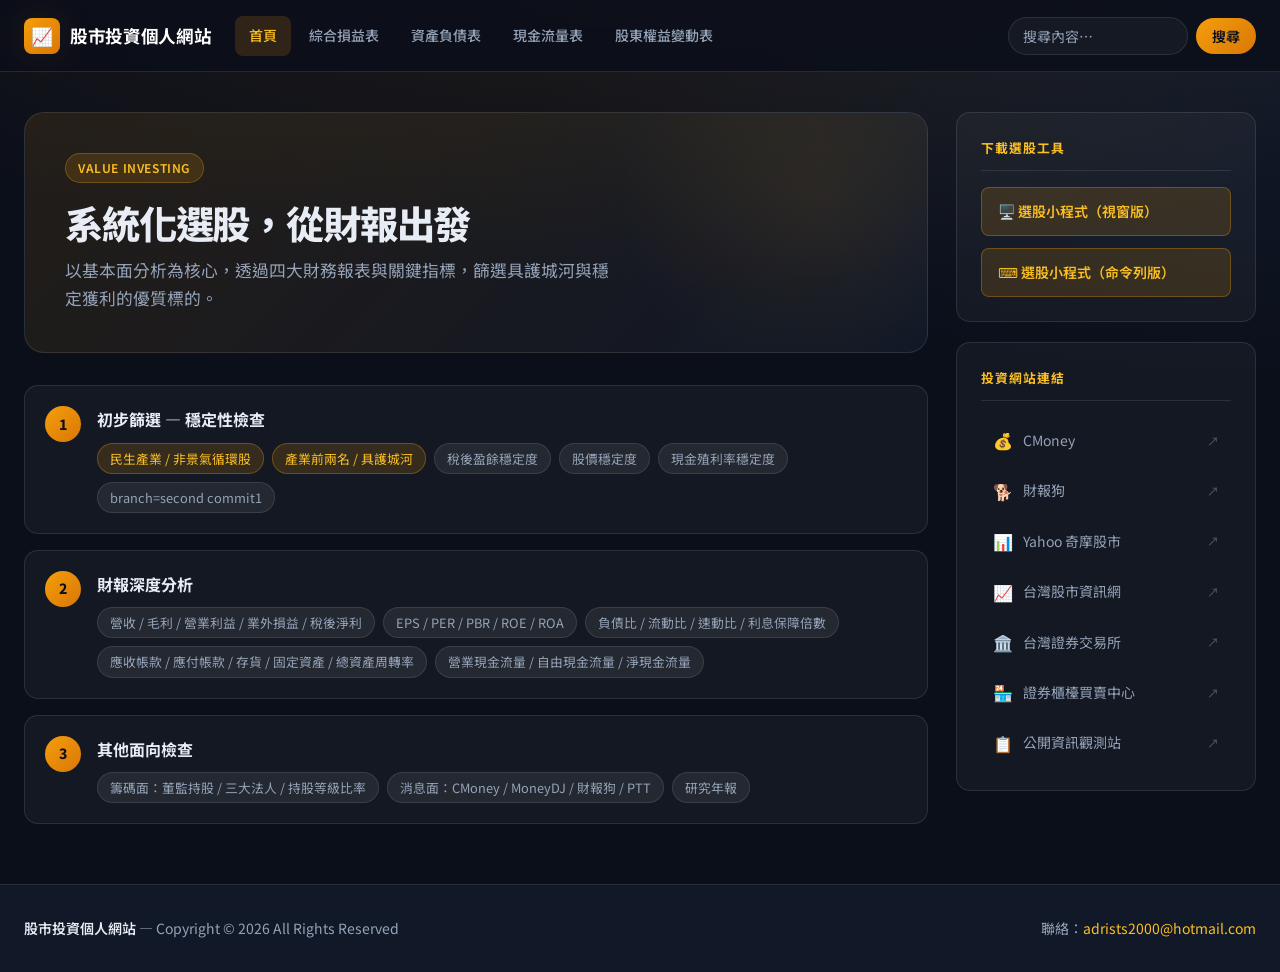
==== index.html @ 85818b23 "second-c1" ====
﻿<!DOCTYPE html>
<html lang="zh-TW">
<head>
    <meta charset="UTF-8">
    <meta name="viewport" content="width=device-width, initial-scale=1.0">
    <meta name="description" content="股市投資個人網站 — 價值投資選股方法與財報分析指南">
    <title>股市投資個人網站</title>
    <link rel="preconnect" href="https://fonts.googleapis.com">
    <link rel="preconnect" href="https://fonts.gstatic.com" crossorigin>
    <link href="https://fonts.googleapis.com/css2?family=Inter:wght@400;500;600;700;800&family=Noto+Sans+TC:wght@400;500;700;900&display=swap" rel="stylesheet">
    <link rel="stylesheet" href="css/styles.css">
</head>
<body>
<div class="page-wrapper">

    <header class="site-header">
        <div class="container header-inner">
            <a href="index.html" class="site-logo">
                <span class="logo-icon">📈</span>
                股市投資個人網站
            </a>
            <nav class="site-nav" aria-label="主要導覽">
                <a href="index.html" class="nav-link">首頁</a>
                <a href="Page1.html" class="nav-link">綜合損益表</a>
                <a href="Page2.html" class="nav-link">資產負債表</a>
                <a href="Page3.html" class="nav-link">現金流量表</a>
                <a href="Page4.html" class="nav-link">股東權益變動表</a>
            </nav>
            <div class="header-search">
                <input type="search" class="search-input" placeholder="搜尋內容…" aria-label="搜尋">
                <button type="button" class="search-btn">搜尋</button>
            </div>
            <button class="menu-toggle" aria-label="開啟選單" aria-expanded="false">
                <span></span><span></span><span></span>
            </button>
        </div>
    </header>

    <main class="main-content">
        <div class="container">
            <div class="content-grid">

                <div class="primary">
                    <section class="hero">
                        <span class="hero-badge">Value Investing</span>
                        <h1>系統化選股，從財報出發</h1>
                        <p>以基本面分析為核心，透過四大財務報表與關鍵指標，篩選具護城河與穩定獲利的優質標的。</p>
                    </section>

                    <div class="steps">
                        <div class="step">
                            <div class="step-num">1</div>
                            <div class="step-body">
                                <h3>初步篩選 — 穩定性檢查</h3>
                                <div class="step-tags">
                                    <span class="tag highlight">民生產業 / 非景氣循環股</span>
                                    <span class="tag highlight">產業前兩名 / 具護城河</span>
                                    <span class="tag">稅後盈餘穩定度</span>
                                    <span class="tag">股價穩定度</span>
                                    <span class="tag">現金殖利率穩定度</span>
									<span class="tag">branch=second commit1</span>
                                </div>
                            </div>
                        </div>

                        <div class="step">
                            <div class="step-num">2</div>
                            <div class="step-body">
                                <h3>財報深度分析</h3>
                                <div class="step-tags">
                                    <span class="tag">營收 / 毛利 / 營業利益 / 業外損益 / 稅後淨利</span>
                                    <span class="tag">EPS / PER / PBR / ROE / ROA</span>
                                    <span class="tag">負債比 / 流動比 / 速動比 / 利息保障倍數</span>
                                    <span class="tag">應收帳款 / 應付帳款 / 存貨 / 固定資產 / 總資產周轉率</span>
                                    <span class="tag">營業現金流量 / 自由現金流量 / 淨現金流量</span>
                                </div>
                            </div>
                        </div>

                        <div class="step">
                            <div class="step-num">3</div>
                            <div class="step-body">
                                <h3>其他面向檢查</h3>
                                <div class="step-tags">
                                    <span class="tag">籌碼面：董監持股 / 三大法人 / 持股等級比率</span>
                                    <span class="tag">消息面：CMoney / MoneyDJ / 財報狗 / PTT</span>
                                    <span class="tag">研究年報</span>
                                </div>
                            </div>
                        </div>
                    </div>

                    <p class="search-no-result">找不到符合的內容，請嘗試其他關鍵字。</p>
                </div>

                <aside class="sidebar">
                    <div class="sidebar-card">
                        <h3>下載選股工具</h3>
                        <div class="sidebar-links">
                            <a href="https://drive.google.com/drive/folders/1Tih3q3JQbg7qU3J81afbeUZCVqMLb9zO?usp=sharing" target="_blank" rel="noopener" class="download-btn">
                                🖥️ 選股小程式（視窗版）
                            </a>
                            <a href="https://drive.google.com/drive/folders/1Tih3q3JQbg7qU3J81afbeUZCVqMLb9zO?usp=sharing" target="_blank" rel="noopener" class="download-btn" style="margin-top:8px">
                                ⌨️ 選股小程式（命令列版）
                            </a>
                        </div>
                    </div>
                    <div class="sidebar-card">
                        <h3>投資網站連結</h3>
                        <div class="sidebar-links">
                            <a href="https://www.cmoney.tw/finance/" target="_blank" rel="noopener" class="sidebar-link external"><span class="link-icon">💰</span> CMoney</a>
                            <a href="https://statementdog.com" target="_blank" rel="noopener" class="sidebar-link external"><span class="link-icon">🐕</span> 財報狗</a>
                            <a href="https://tw.stock.yahoo.com/" target="_blank" rel="noopener" class="sidebar-link external"><span class="link-icon">📊</span> Yahoo 奇摩股市</a>
                            <a href="https://goodinfo.tw/StockInfo/index.asp" target="_blank" rel="noopener" class="sidebar-link external"><span class="link-icon">📈</span> 台灣股市資訊網</a>
                            <a href="https://www.twse.com.tw/zh/" target="_blank" rel="noopener" class="sidebar-link external"><span class="link-icon">🏛️</span> 台灣證券交易所</a>
                            <a href="https://www.tpex.org.tw/web/index.php?l=zh-tw" target="_blank" rel="noopener" class="sidebar-link external"><span class="link-icon">🏪</span> 證券櫃檯買賣中心</a>
                            <a href="https://mops.twse.com.tw/mops/web/index" target="_blank" rel="noopener" class="sidebar-link external"><span class="link-icon">📋</span> 公開資訊觀測站</a>
                        </div>
                    </div>
                </aside>

            </div>
        </div>
    </main>

    <footer class="site-footer">
        <div class="container footer-inner">
            <p class="footer-brand"><strong>股市投資個人網站</strong> — Copyright © 2026 All Rights Reserved</p>
            <p class="footer-contact">聯絡：<a href="mailto:adrists2000@hotmail.com">adrists2000@hotmail.com</a></p>
        </div>
    </footer>

</div>
<script src="js/main.js"></script>
</body>
</html>
---- css/styles.css ----
/* ===== Design tokens ===== */
:root {
  --color-bg:        #0b0f1a;
  --color-bg-2:      #111827;
  --color-surface:   rgba(255, 255, 255, 0.04);
  --color-surface-2: rgba(255, 255, 255, 0.07);
  --color-border:    rgba(255, 255, 255, 0.1);
  --color-text:      #e8edf5;
  --color-muted:     #94a3b8;
  --color-accent:    #f59e0b;
  --color-accent-2:  #fbbf24;
  --color-accent-dim: rgba(245, 158, 11, 0.15);
  --color-blue:      #60a5fa;
  --color-green:     #34d399;
  --color-purple:    #a78bfa;
  --font-sans:       "Noto Sans TC", "Inter", system-ui, -apple-system, sans-serif;
  --radius-sm:       8px;
  --radius-md:       14px;
  --radius-lg:       20px;
  --shadow-sm:       0 2px 8px rgba(0, 0, 0, 0.25);
  --shadow-md:       0 8px 32px rgba(0, 0, 0, 0.35);
  --shadow-glow:     0 0 40px rgba(245, 158, 11, 0.12);
  --header-h:        72px;
  --transition:      0.22s ease;
  --max-width:       1280px;
}

/* ===== Reset & base ===== */
*, *::before, *::after {
  box-sizing: border-box;
  margin: 0;
  padding: 0;
}

html {
  scroll-behavior: smooth;
}

body {
  font-family: var(--font-sans);
  font-size: 16px;
  line-height: 1.65;
  color: var(--color-text);
  background: var(--color-bg);
  background-image:
    radial-gradient(ellipse 80% 50% at 50% -20%, rgba(245, 158, 11, 0.12), transparent),
    radial-gradient(ellipse 60% 40% at 100% 0%, rgba(96, 165, 250, 0.08), transparent);
  min-height: 100vh;
}

a {
  color: var(--color-accent-2);
  text-decoration: none;
  transition: color var(--transition);
}

a:hover {
  color: #fff;
}

img {
  max-width: 100%;
  display: block;
}

ul {
  list-style: none;
}

/* ===== Layout shell ===== */
.page-wrapper {
  display: flex;
  flex-direction: column;
  min-height: 100vh;
}

.container {
  width: 100%;
  max-width: var(--max-width);
  margin: 0 auto;
  padding: 0 24px;
}

/* ===== Header ===== */
.site-header {
  position: sticky;
  top: 0;
  z-index: 100;
  height: var(--header-h);
  background: rgba(11, 15, 26, 0.85);
  backdrop-filter: blur(16px);
  -webkit-backdrop-filter: blur(16px);
  border-bottom: 1px solid var(--color-border);
}

.header-inner {
  display: flex;
  align-items: center;
  gap: 24px;
  height: var(--header-h);
}

.site-logo {
  display: flex;
  align-items: center;
  gap: 10px;
  flex-shrink: 0;
  color: #fff;
  font-weight: 700;
  font-size: 1.1rem;
  letter-spacing: -0.02em;
}

.site-logo:hover {
  color: var(--color-accent-2);
}

.logo-icon {
  width: 36px;
  height: 36px;
  background: linear-gradient(135deg, var(--color-accent), #d97706);
  border-radius: var(--radius-sm);
  display: flex;
  align-items: center;
  justify-content: center;
  font-size: 1.1rem;
  box-shadow: var(--shadow-glow);
}

.site-nav {
  display: flex;
  align-items: center;
  gap: 4px;
  flex: 1;
}

.nav-link {
  padding: 8px 14px;
  border-radius: var(--radius-sm);
  color: var(--color-muted);
  font-size: 0.875rem;
  font-weight: 500;
  white-space: nowrap;
  transition: background var(--transition), color var(--transition);
}

.nav-link:hover,
.nav-link.active {
  color: #fff;
  background: var(--color-surface-2);
}

.nav-link.active {
  color: var(--color-accent-2);
  background: var(--color-accent-dim);
}

.header-search {
  display: flex;
  align-items: center;
  gap: 8px;
  flex-shrink: 0;
}

.search-input {
  width: 180px;
  padding: 8px 14px;
  background: var(--color-surface);
  border: 1px solid var(--color-border);
  border-radius: 999px;
  color: var(--color-text);
  font-size: 0.875rem;
  font-family: inherit;
  outline: none;
  transition: border-color var(--transition), width var(--transition);
}

.search-input:focus {
  border-color: var(--color-accent);
  width: 220px;
}

.search-input::placeholder {
  color: var(--color-muted);
}

.search-btn {
  padding: 8px 16px;
  background: linear-gradient(135deg, var(--color-accent), #d97706);
  border: none;
  border-radius: 999px;
  color: #0b0f1a;
  font-size: 0.875rem;
  font-weight: 600;
  font-family: inherit;
  cursor: pointer;
  transition: opacity var(--transition), transform var(--transition);
}

.search-btn:hover {
  opacity: 0.9;
  transform: translateY(-1px);
}

.menu-toggle {
  display: none;
  flex-direction: column;
  gap: 5px;
  background: none;
  border: none;
  cursor: pointer;
  padding: 8px;
}

.menu-toggle span {
  display: block;
  width: 22px;
  height: 2px;
  background: var(--color-text);
  border-radius: 2px;
  transition: transform var(--transition), opacity var(--transition);
}

/* ===== Main content area ===== */
.main-content {
  flex: 1;
  padding: 40px 0 60px;
}

.content-grid {
  display: grid;
  grid-template-columns: 1fr 300px;
  gap: 28px;
  align-items: start;
}

/* ===== Hero (homepage) ===== */
.hero {
  margin-bottom: 32px;
  padding: 40px;
  background: linear-gradient(135deg, rgba(245, 158, 11, 0.1), rgba(96, 165, 250, 0.06));
  border: 1px solid var(--color-border);
  border-radius: var(--radius-lg);
  position: relative;
  overflow: hidden;
}

.hero::before {
  content: "";
  position: absolute;
  top: -50%;
  right: -10%;
  width: 400px;
  height: 400px;
  background: radial-gradient(circle, rgba(245, 158, 11, 0.08), transparent 70%);
  pointer-events: none;
}

.hero-badge {
  display: inline-flex;
  align-items: center;
  gap: 6px;
  padding: 4px 12px;
  background: var(--color-accent-dim);
  border: 1px solid rgba(245, 158, 11, 0.3);
  border-radius: 999px;
  font-size: 0.75rem;
  font-weight: 600;
  color: var(--color-accent-2);
  letter-spacing: 0.05em;
  text-transform: uppercase;
  margin-bottom: 16px;
}

.hero h1 {
  font-size: clamp(1.6rem, 4vw, 2.4rem);
  font-weight: 800;
  letter-spacing: -0.03em;
  line-height: 1.2;
  margin-bottom: 12px;
}

.hero p {
  color: var(--color-muted);
  font-size: 1.05rem;
  max-width: 560px;
}

/* ===== Page header ===== */
.page-header {
  margin-bottom: 28px;
}

.page-header h1 {
  font-size: clamp(1.4rem, 3vw, 2rem);
  font-weight: 700;
  letter-spacing: -0.02em;
  margin-bottom: 8px;
}

.page-header p {
  color: var(--color-muted);
  font-size: 0.95rem;
}

.breadcrumb {
  display: flex;
  align-items: center;
  gap: 8px;
  font-size: 0.8rem;
  color: var(--color-muted);
  margin-bottom: 12px;
}

.breadcrumb a {
  color: var(--color-muted);
}

.breadcrumb a:hover {
  color: var(--color-accent-2);
}

.breadcrumb-sep {
  opacity: 0.4;
}

/* ===== Cards ===== */
.card {
  background: var(--color-surface);
  border: 1px solid var(--color-border);
  border-radius: var(--radius-md);
  padding: 28px;
  margin-bottom: 20px;
  transition: border-color var(--transition), box-shadow var(--transition);
}

.card:hover {
  border-color: rgba(245, 158, 11, 0.25);
  box-shadow: var(--shadow-md);
}

.card-header {
  display: flex;
  align-items: center;
  gap: 12px;
  margin-bottom: 20px;
}

.card-icon {
  width: 40px;
  height: 40px;
  border-radius: var(--radius-sm);
  display: flex;
  align-items: center;
  justify-content: center;
  font-size: 1.1rem;
  flex-shrink: 0;
}

.card-icon.gold   { background: rgba(245, 158, 11, 0.15); }
.card-icon.blue   { background: rgba(96, 165, 250, 0.15); }
.card-icon.green  { background: rgba(52, 211, 153, 0.15); }
.card-icon.purple { background: rgba(167, 139, 250, 0.15); }

.card h2 {
  font-size: 1.1rem;
  font-weight: 700;
  letter-spacing: -0.01em;
}

.card h3 {
  font-size: 0.8rem;
  font-weight: 600;
  color: var(--color-muted);
  text-transform: uppercase;
  letter-spacing: 0.06em;
  margin-bottom: 16px;
}

/* ===== Step list (homepage) ===== */
.steps {
  display: flex;
  flex-direction: column;
  gap: 16px;
}

.step {
  display: flex;
  gap: 16px;
  padding: 20px;
  background: var(--color-surface);
  border: 1px solid var(--color-border);
  border-radius: var(--radius-md);
  transition: border-color var(--transition);
}

.step:hover {
  border-color: rgba(245, 158, 11, 0.2);
}

.step-num {
  width: 36px;
  height: 36px;
  flex-shrink: 0;
  background: linear-gradient(135deg, var(--color-accent), #d97706);
  border-radius: 50%;
  display: flex;
  align-items: center;
  justify-content: center;
  font-size: 0.875rem;
  font-weight: 800;
  color: #0b0f1a;
}

.step-body h3 {
  font-size: 1rem;
  font-weight: 700;
  margin-bottom: 10px;
  color: var(--color-text);
  text-transform: none;
  letter-spacing: 0;
}

.step-tags {
  display: flex;
  flex-wrap: wrap;
  gap: 8px;
}

.tag {
  padding: 4px 12px;
  background: var(--color-surface-2);
  border: 1px solid var(--color-border);
  border-radius: 999px;
  font-size: 0.8rem;
  color: var(--color-muted);
}

.tag.highlight {
  background: var(--color-accent-dim);
  border-color: rgba(245, 158, 11, 0.3);
  color: var(--color-accent-2);
}

/* ===== Item list (financial pages) ===== */
.item-grid {
  display: grid;
  grid-template-columns: repeat(auto-fill, minmax(200px, 1fr));
  gap: 10px;
}

.item {
  display: flex;
  align-items: center;
  gap: 10px;
  padding: 12px 14px;
  background: var(--color-surface-2);
  border-radius: var(--radius-sm);
  font-size: 0.9rem;
  transition: background var(--transition);
}

.item:hover {
  background: rgba(255, 255, 255, 0.1);
}

.item-dot {
  width: 6px;
  height: 6px;
  border-radius: 50%;
  background: var(--color-accent);
  flex-shrink: 0;
}

.item-dot.blue   { background: var(--color-blue); }
.item-dot.green  { background: var(--color-green); }
.item-dot.purple { background: var(--color-purple); }

.two-col-cards {
  display: grid;
  grid-template-columns: 1fr 1fr;
  gap: 20px;
}

/* ===== Sidebar ===== */
.sidebar {
  display: flex;
  flex-direction: column;
  gap: 20px;
  position: sticky;
  top: calc(var(--header-h) + 24px);
}

.sidebar-card {
  background: var(--color-surface);
  border: 1px solid var(--color-border);
  border-radius: var(--radius-md);
  padding: 24px;
}

.sidebar-card h3 {
  font-size: 0.8rem;
  font-weight: 700;
  text-transform: uppercase;
  letter-spacing: 0.08em;
  color: var(--color-accent-2);
  margin-bottom: 16px;
  padding-bottom: 12px;
  border-bottom: 1px solid var(--color-border);
}

.sidebar-links {
  display: flex;
  flex-direction: column;
  gap: 4px;
}

.sidebar-link {
  display: flex;
  align-items: center;
  gap: 10px;
  padding: 10px 12px;
  border-radius: var(--radius-sm);
  color: var(--color-muted);
  font-size: 0.875rem;
  transition: background var(--transition), color var(--transition);
}

.sidebar-link:hover {
  background: var(--color-surface-2);
  color: #fff;
}

.sidebar-link .link-icon {
  font-size: 1rem;
  flex-shrink: 0;
}

.sidebar-link.external::after {
  content: "↗";
  margin-left: auto;
  font-size: 0.75rem;
  opacity: 0.5;
}

.download-btn {
  display: flex;
  align-items: center;
  gap: 10px;
  padding: 12px 16px;
  background: var(--color-accent-dim);
  border: 1px solid rgba(245, 158, 11, 0.3);
  border-radius: var(--radius-sm);
  color: var(--color-accent-2);
  font-size: 0.875rem;
  font-weight: 600;
  transition: background var(--transition);
}

.download-btn:hover {
  background: rgba(245, 158, 11, 0.25);
  color: #fff;
}

/* ===== Footer ===== */
.site-footer {
  background: var(--color-bg-2);
  border-top: 1px solid var(--color-border);
  padding: 32px 0;
  margin-top: auto;
}

.footer-inner {
  display: flex;
  align-items: center;
  justify-content: space-between;
  gap: 16px;
  flex-wrap: wrap;
}

.footer-brand {
  font-size: 0.875rem;
  color: var(--color-muted);
}

.footer-brand strong {
  color: var(--color-text);
  font-weight: 600;
}

.footer-contact {
  font-size: 0.875rem;
  color: var(--color-muted);
}

.footer-contact a {
  color: var(--color-accent-2);
}

/* ===== Search highlight ===== */
.search-highlight {
  background: rgba(245, 158, 11, 0.35);
  border-radius: 2px;
  padding: 0 2px;
}

.search-no-result {
  display: none;
  padding: 20px;
  text-align: center;
  color: var(--color-muted);
  font-size: 0.9rem;
  border: 1px dashed var(--color-border);
  border-radius: var(--radius-md);
  margin-top: 16px;
}

.search-no-result.visible {
  display: block;
}

/* ===== Responsive ===== */
@media (max-width: 1024px) {
  .content-grid {
    grid-template-columns: 1fr;
  }

  .sidebar {
    position: static;
  }

  .two-col-cards {
    grid-template-columns: 1fr;
  }
}

@media (max-width: 768px) {
  .menu-toggle {
    display: flex;
    margin-left: auto;
  }

  .site-nav {
    display: none;
    position: absolute;
    top: var(--header-h);
    left: 0;
    right: 0;
    flex-direction: column;
    align-items: stretch;
    background: rgba(11, 15, 26, 0.97);
    backdrop-filter: blur(16px);
    border-bottom: 1px solid var(--color-border);
    padding: 12px 16px 16px;
    gap: 4px;
  }

  .site-nav.open {
    display: flex;
  }

  .nav-link {
    padding: 12px 16px;
  }

  .header-search {
    display: none;
  }

  .header-search.mobile-visible {
    display: flex;
    position: absolute;
    top: var(--header-h);
    left: 0;
    right: 0;
    padding: 12px 16px;
    background: rgba(11, 15, 26, 0.97);
    border-bottom: 1px solid var(--color-border);
  }

  .header-search.mobile-visible .search-input {
    flex: 1;
    width: auto;
  }

  .hero {
    padding: 28px 24px;
  }

  .card {
    padding: 20px;
  }

  .footer-inner {
    flex-direction: column;
    text-align: center;
  }
}

@media (max-width: 480px) {
  .container {
    padding: 0 16px;
  }

  .item-grid {
    grid-template-columns: 1fr;
  }
}
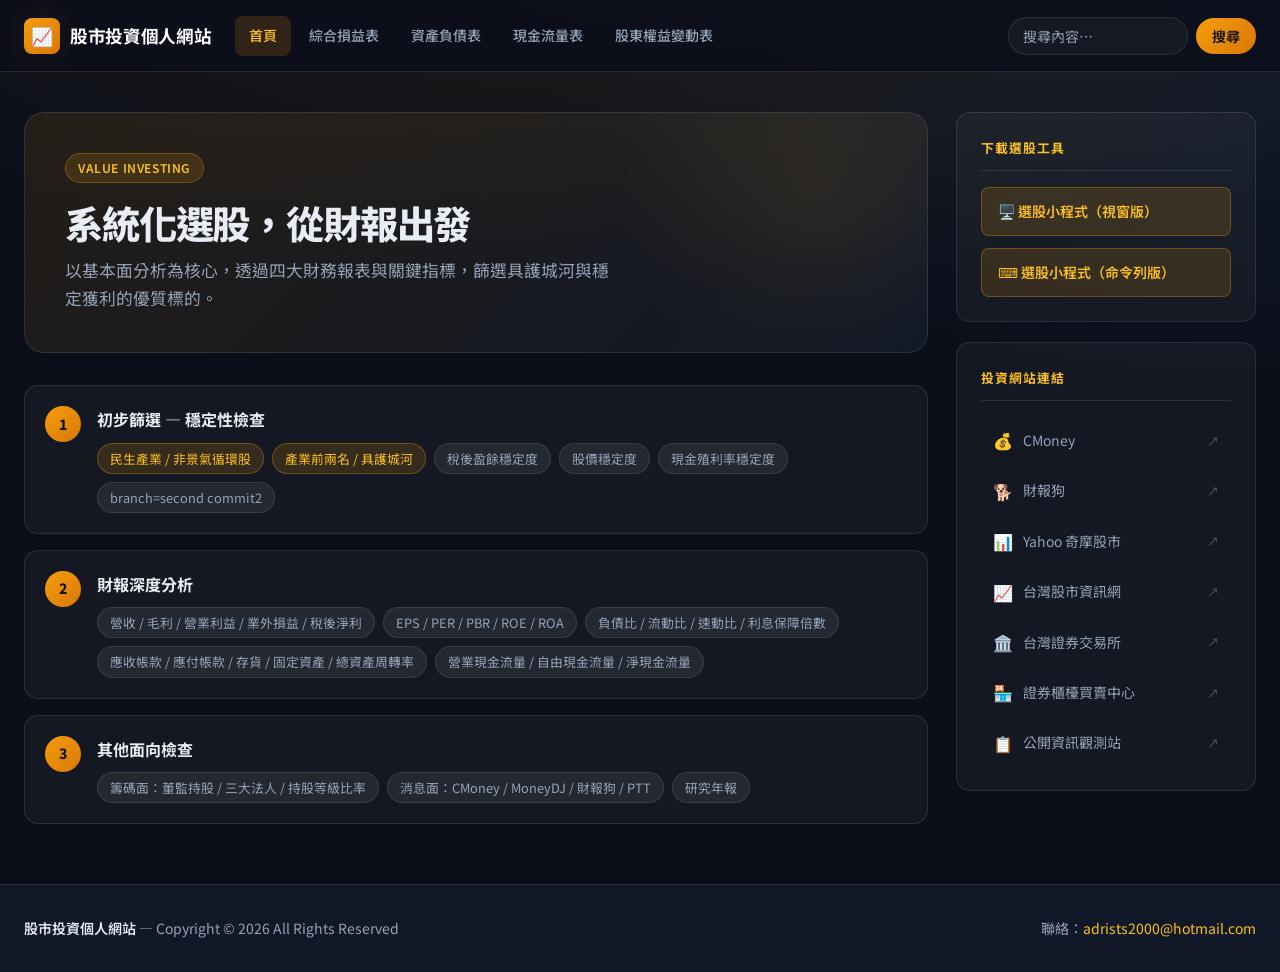
==== commit 3bf783fa: "second-c2" ====
--- a/index.html
+++ b/index.html
@@ -58,7 +58,7 @@
                                     <span class="tag">稅後盈餘穩定度</span>
                                     <span class="tag">股價穩定度</span>
                                     <span class="tag">現金殖利率穩定度</span>
-									<span class="tag">branch=second commit1</span>
+									<span class="tag">branch=second commit2</span>
                                 </div>
                             </div>
                         </div>
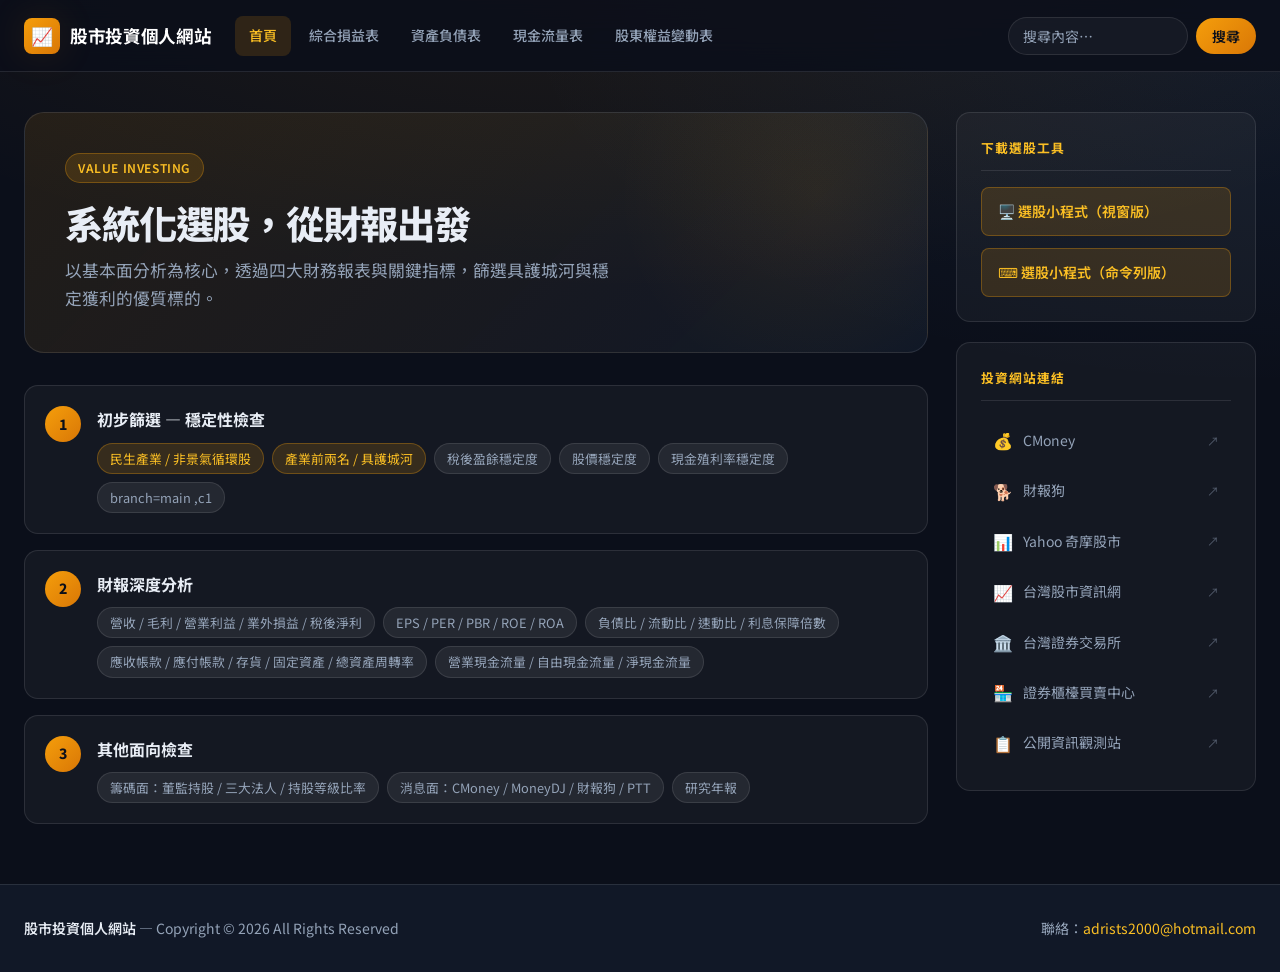
==== commit 2883c290: "main-c1" ====
--- a/index.html
+++ b/index.html
@@ -58,7 +58,7 @@
                                     <span class="tag">稅後盈餘穩定度</span>
                                     <span class="tag">股價穩定度</span>
                                     <span class="tag">現金殖利率穩定度</span>
-									<span class="tag">branch=second commit2</span>
+									<span class="tag">branch=main ,c1</span>
                                 </div>
                             </div>
                         </div>
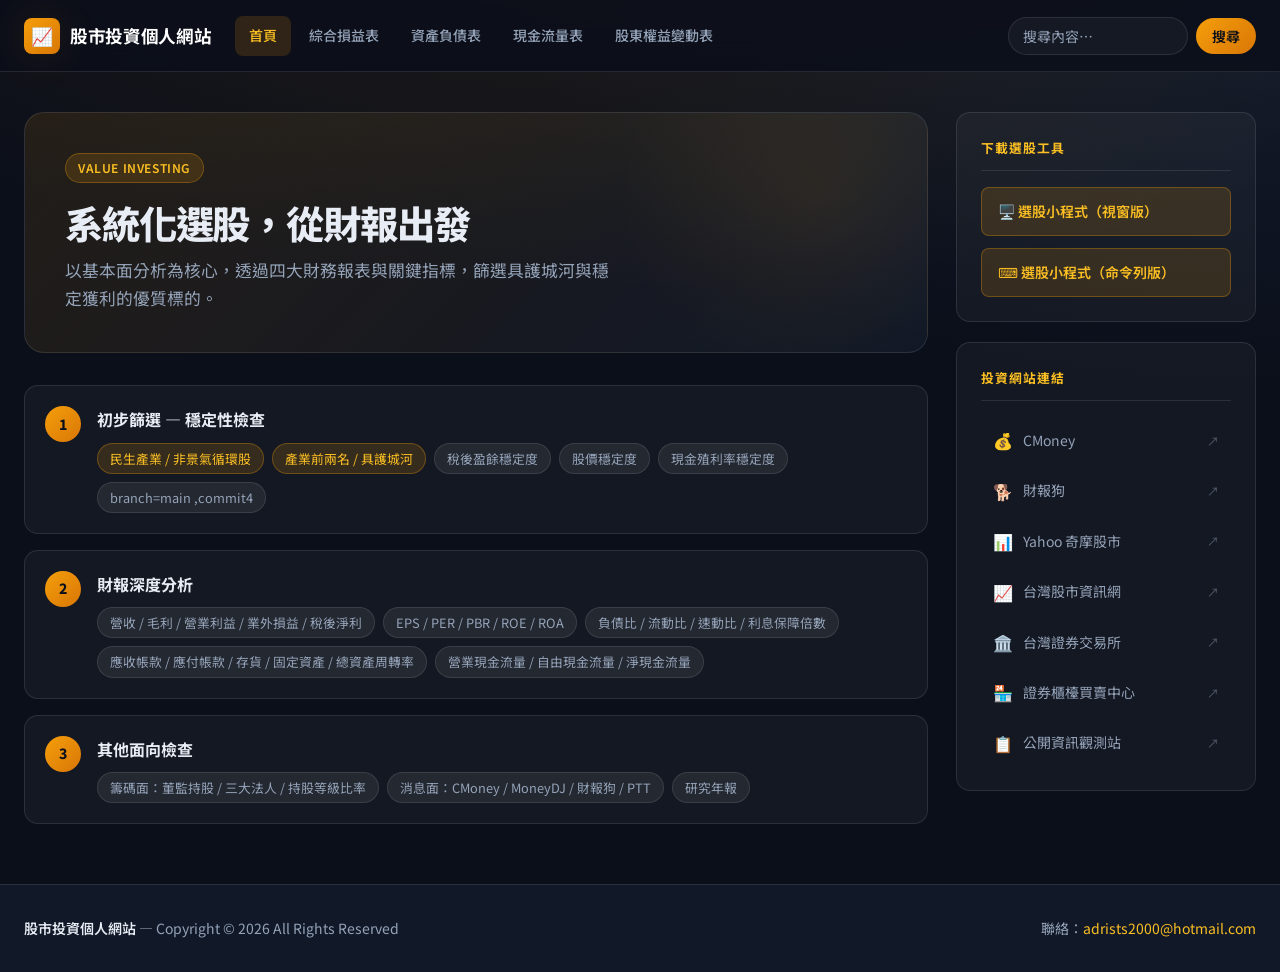
==== commit 6d4f6371: "main-c4" ====
--- a/index.html
+++ b/index.html
@@ -58,7 +58,7 @@
                                     <span class="tag">稅後盈餘穩定度</span>
                                     <span class="tag">股價穩定度</span>
                                     <span class="tag">現金殖利率穩定度</span>
-									<span class="tag">branch=main ,c1</span>
+									<span class="tag">branch=main ,commit4</span>
                                 </div>
                             </div>
                         </div>
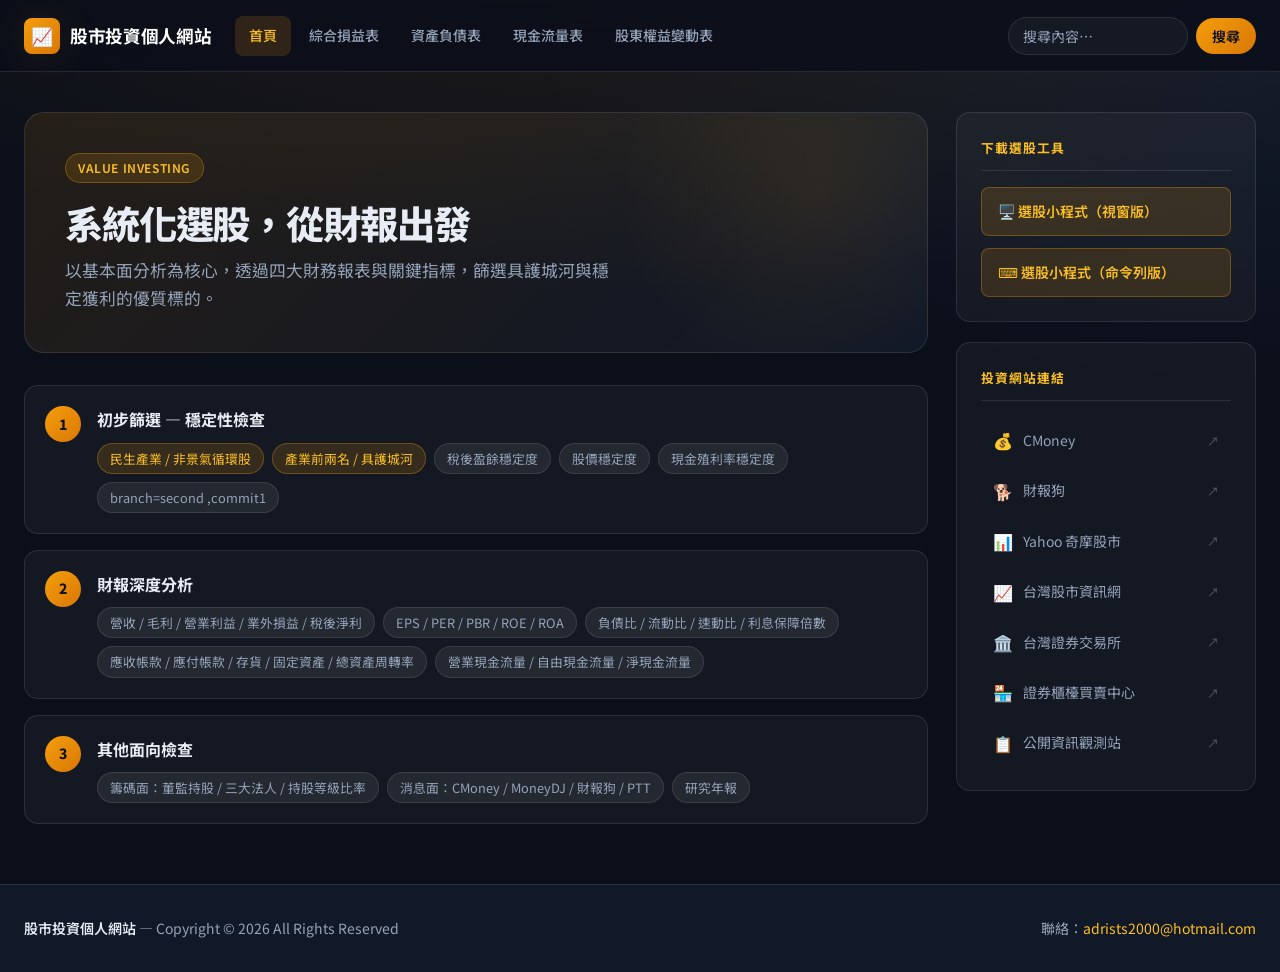
==== commit 19ebcc5e: "second-c1" ====
--- a/index.html
+++ b/index.html
@@ -58,7 +58,7 @@
                                     <span class="tag">稅後盈餘穩定度</span>
                                     <span class="tag">股價穩定度</span>
                                     <span class="tag">現金殖利率穩定度</span>
-									<span class="tag">branch=main ,commit4</span>
+									<span class="tag">branch=second ,commit1</span>
                                 </div>
                             </div>
                         </div>
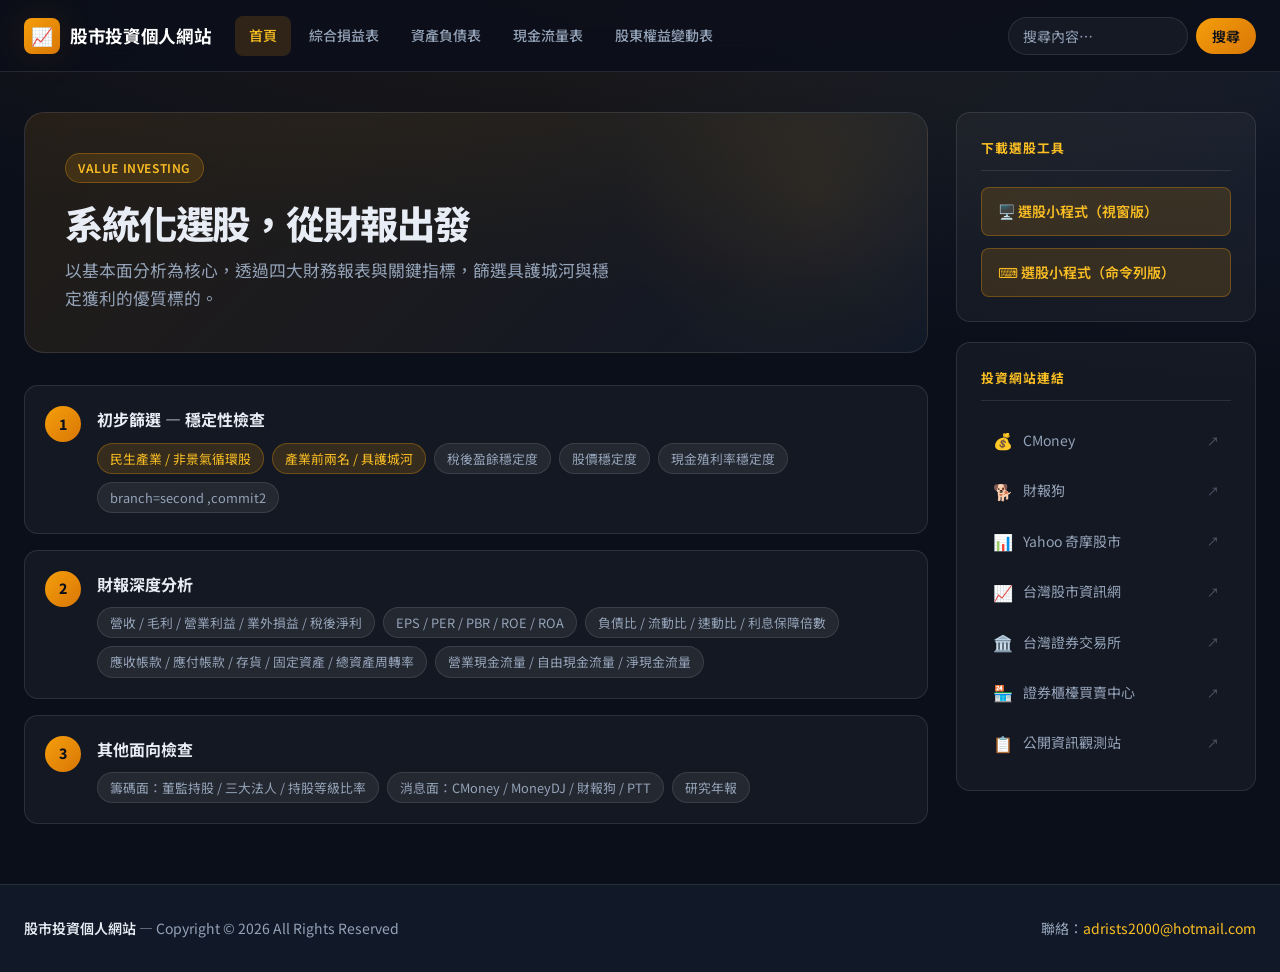
==== commit 0c42524c: "second-c2" ====
--- a/index.html
+++ b/index.html
@@ -58,7 +58,7 @@
                                     <span class="tag">稅後盈餘穩定度</span>
                                     <span class="tag">股價穩定度</span>
                                     <span class="tag">現金殖利率穩定度</span>
-									<span class="tag">branch=second ,commit1</span>
+									<span class="tag">branch=second ,commit2</span>
                                 </div>
                             </div>
                         </div>
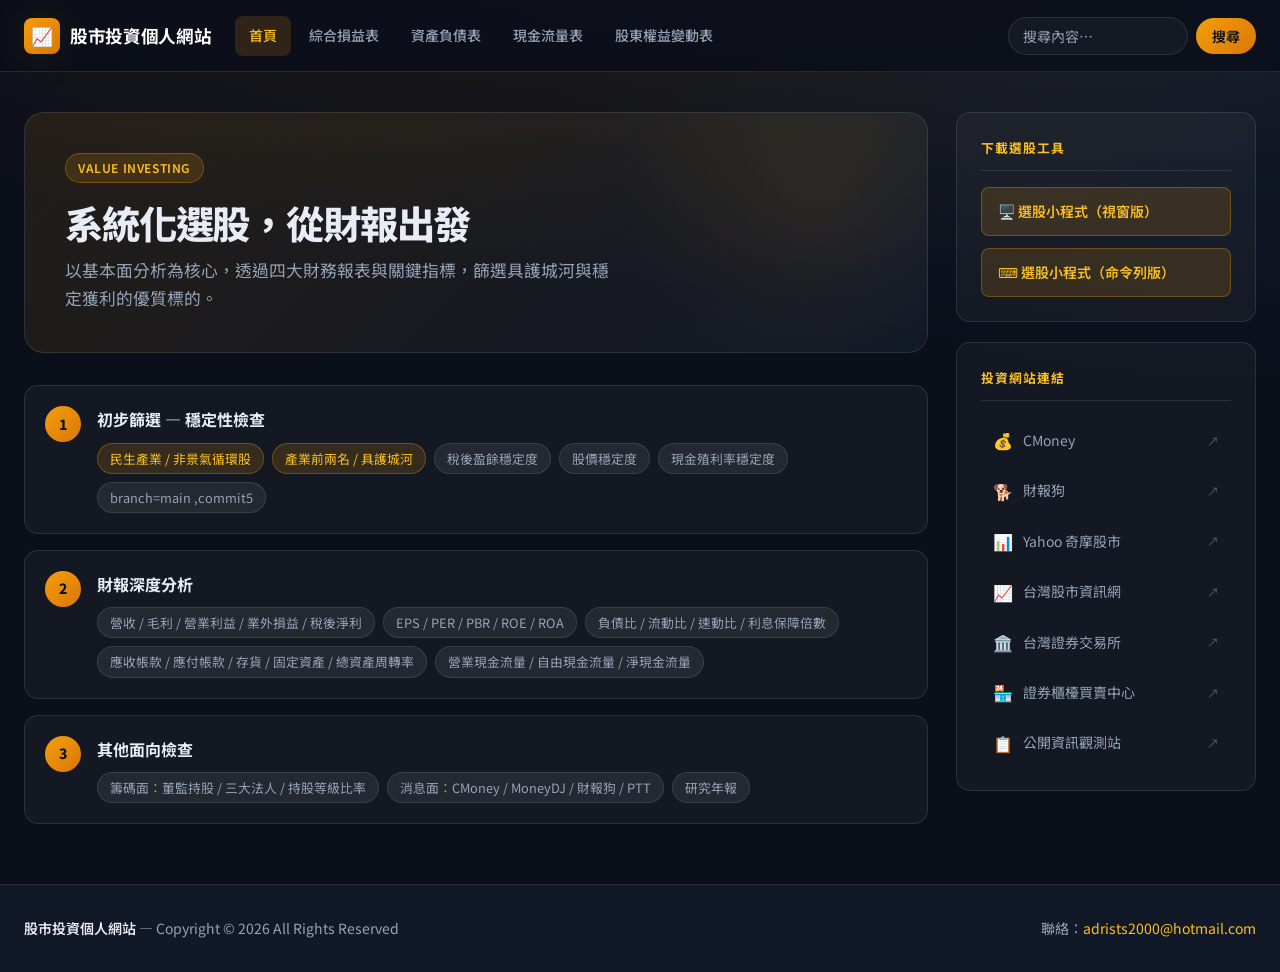
==== commit f0c97f44: "main-c5" ====
--- a/index.html
+++ b/index.html
@@ -58,7 +58,7 @@
                                     <span class="tag">稅後盈餘穩定度</span>
                                     <span class="tag">股價穩定度</span>
                                     <span class="tag">現金殖利率穩定度</span>
-									<span class="tag">branch=second ,commit2</span>
+									<span class="tag">branch=main ,commit5</span>
                                 </div>
                             </div>
                         </div>
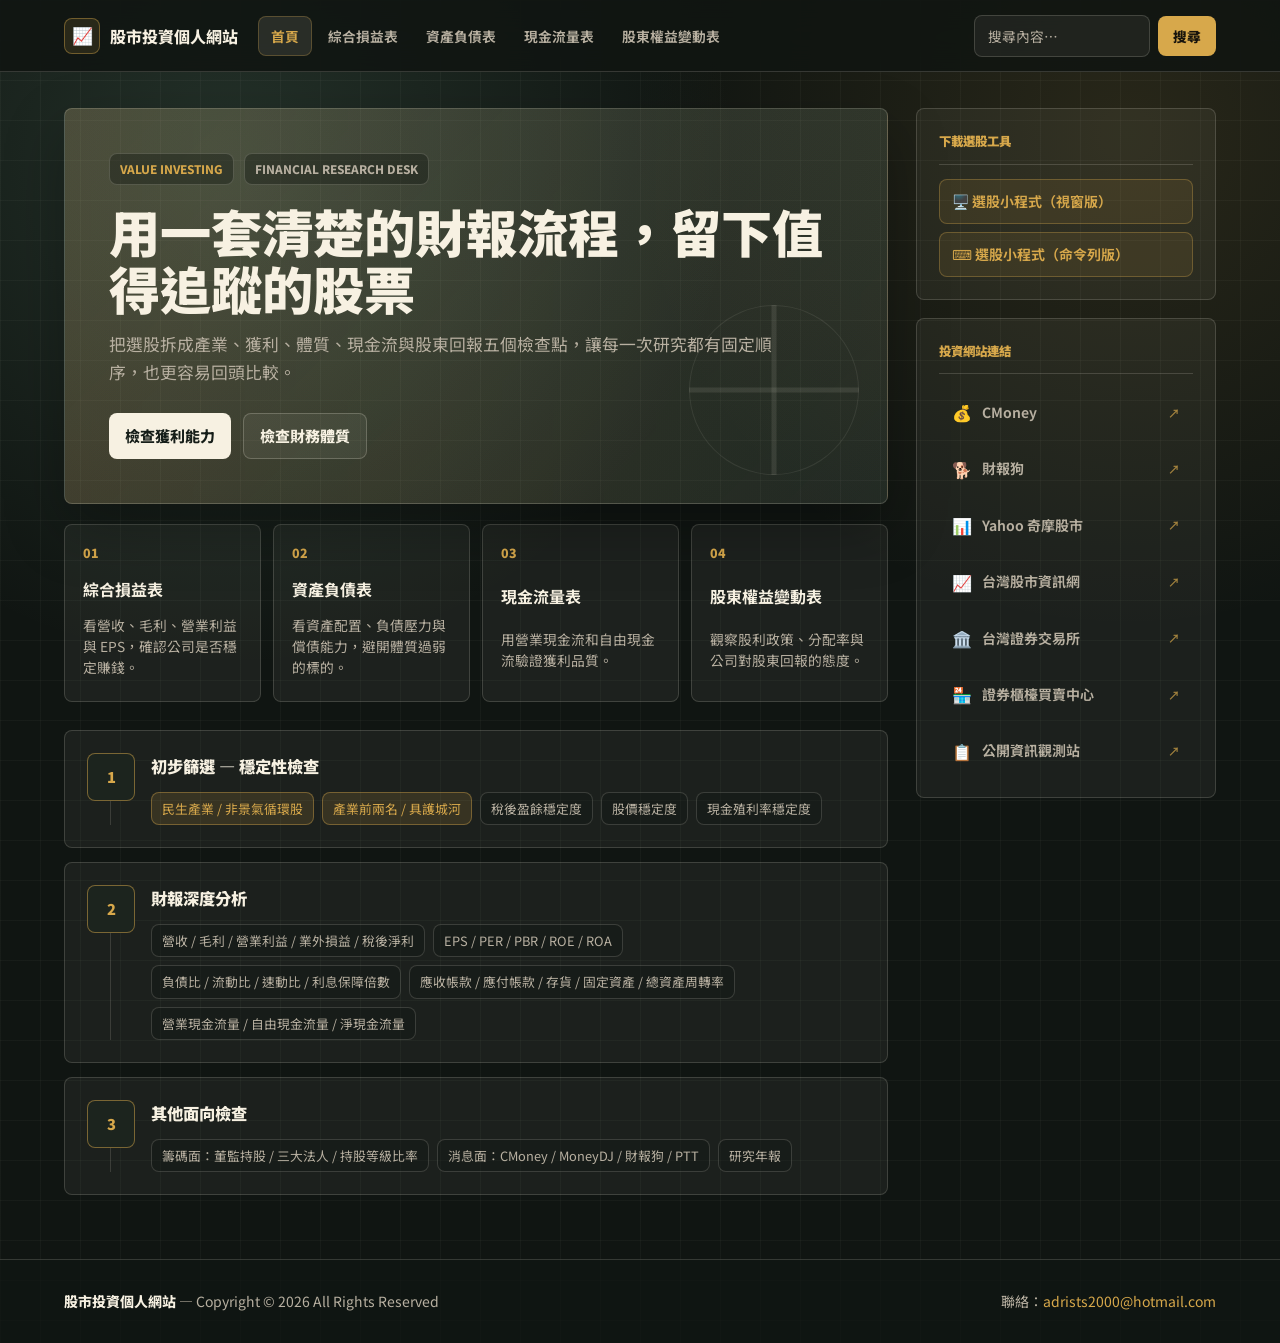
==== commit 2c61d552: "codex-commit1" ====
--- a/index.html
+++ b/index.html
@@ -1,4 +1,4 @@
-﻿<!DOCTYPE html>
+<!DOCTYPE html>
 <html lang="zh-TW">
 <head>
     <meta charset="UTF-8">
@@ -11,6 +11,7 @@
     <link rel="stylesheet" href="css/styles.css">
 </head>
 <body>
+<a href="#main-content" class="skip-link">跳到主要內容</a>
 <div class="page-wrapper">
 
     <header class="site-header">
@@ -36,18 +37,48 @@
         </div>
     </header>
 
-    <main class="main-content">
+    <main class="main-content" id="main-content">
         <div class="container">
             <div class="content-grid">
 
                 <div class="primary">
                     <section class="hero">
-                        <span class="hero-badge">Value Investing</span>
-                        <h1>系統化選股，從財報出發</h1>
-                        <p>以基本面分析為核心，透過四大財務報表與關鍵指標，篩選具護城河與穩定獲利的優質標的。</p>
+                        <div class="hero-kicker">
+                            <span class="hero-badge">Value Investing</span>
+                            <span class="hero-date">Financial Research Desk</span>
+                        </div>
+                        <h1>用一套清楚的財報流程，留下值得追蹤的股票</h1>
+                        <p>把選股拆成產業、獲利、體質、現金流與股東回報五個檢查點，讓每一次研究都有固定順序，也更容易回頭比較。</p>
+                        <div class="hero-actions">
+                            <a href="Page1.html" class="action-primary">檢查獲利能力</a>
+                            <a href="Page2.html" class="action-secondary">檢查財務體質</a>
+                        </div>
                     </section>
 
-                    <div class="steps">
+                    <section class="report-grid" aria-label="財報分析入口">
+                        <a href="Page1.html" class="report-card">
+                            <span class="report-number">01</span>
+                            <h2>綜合損益表</h2>
+                            <p>看營收、毛利、營業利益與 EPS，確認公司是否穩定賺錢。</p>
+                        </a>
+                        <a href="Page2.html" class="report-card">
+                            <span class="report-number">02</span>
+                            <h2>資產負債表</h2>
+                            <p>看資產配置、負債壓力與償債能力，避開體質過弱的標的。</p>
+                        </a>
+                        <a href="Page3.html" class="report-card">
+                            <span class="report-number">03</span>
+                            <h2>現金流量表</h2>
+                            <p>用營業現金流和自由現金流驗證獲利品質。</p>
+                        </a>
+                        <a href="Page4.html" class="report-card">
+                            <span class="report-number">04</span>
+                            <h2>股東權益變動表</h2>
+                            <p>觀察股利政策、分配率與公司對股東回報的態度。</p>
+                        </a>
+                    </section>
+
+                    <div class="steps" aria-label="選股研究流程">
                         <div class="step">
                             <div class="step-num">1</div>
                             <div class="step-body">
@@ -58,7 +89,6 @@
                                     <span class="tag">稅後盈餘穩定度</span>
                                     <span class="tag">股價穩定度</span>
                                     <span class="tag">現金殖利率穩定度</span>
-									<span class="tag">branch=main ,commit5</span>
                                 </div>
                             </div>
                         </div>
@@ -100,7 +130,7 @@
                             <a href="https://drive.google.com/drive/folders/1Tih3q3JQbg7qU3J81afbeUZCVqMLb9zO?usp=sharing" target="_blank" rel="noopener" class="download-btn">
                                 🖥️ 選股小程式（視窗版）
                             </a>
-                            <a href="https://drive.google.com/drive/folders/1Tih3q3JQbg7qU3J81afbeUZCVqMLb9zO?usp=sharing" target="_blank" rel="noopener" class="download-btn" style="margin-top:8px">
+                            <a href="https://drive.google.com/drive/folders/1Tih3q3JQbg7qU3J81afbeUZCVqMLb9zO?usp=sharing" target="_blank" rel="noopener" class="download-btn">
                                 ⌨️ 選股小程式（命令列版）
                             </a>
                         </div>
--- a/css/styles.css
+++ b/css/styles.css
@@ -1,28 +1,28 @@
 /* ===== Design tokens ===== */
 :root {
-  --color-bg:        #0b0f1a;
-  --color-bg-2:      #111827;
-  --color-surface:   rgba(255, 255, 255, 0.04);
-  --color-surface-2: rgba(255, 255, 255, 0.07);
-  --color-border:    rgba(255, 255, 255, 0.1);
-  --color-text:      #e8edf5;
-  --color-muted:     #94a3b8;
-  --color-accent:    #f59e0b;
-  --color-accent-2:  #fbbf24;
-  --color-accent-dim: rgba(245, 158, 11, 0.15);
-  --color-blue:      #60a5fa;
-  --color-green:     #34d399;
-  --color-purple:    #a78bfa;
-  --font-sans:       "Noto Sans TC", "Inter", system-ui, -apple-system, sans-serif;
-  --radius-sm:       8px;
-  --radius-md:       14px;
-  --radius-lg:       20px;
-  --shadow-sm:       0 2px 8px rgba(0, 0, 0, 0.25);
-  --shadow-md:       0 8px 32px rgba(0, 0, 0, 0.35);
-  --shadow-glow:     0 0 40px rgba(245, 158, 11, 0.12);
-  --header-h:        72px;
-  --transition:      0.22s ease;
-  --max-width:       1280px;
+  --color-bg: #101512;
+  --color-bg-2: #151d18;
+  --color-surface: rgba(247, 241, 226, 0.06);
+  --color-surface-2: rgba(247, 241, 226, 0.1);
+  --color-paper: #f7f1e2;
+  --color-ink: #f4efe3;
+  --color-muted: #b8b0a1;
+  --color-border: rgba(247, 241, 226, 0.16);
+  --color-accent: #d7a84b;
+  --color-accent-2: #8cc6a3;
+  --color-accent-dim: rgba(215, 168, 75, 0.14);
+  --color-blue: #7eb6d9;
+  --color-green: #8cc6a3;
+  --color-purple: #b8a4d9;
+  --font-sans: "Noto Sans TC", "Inter", system-ui, -apple-system, sans-serif;
+  --radius-sm: 8px;
+  --radius-md: 8px;
+  --radius-lg: 8px;
+  --shadow-sm: 0 1px 0 rgba(255, 255, 255, 0.04);
+  --shadow-md: 0 24px 60px rgba(0, 0, 0, 0.28);
+  --header-h: 72px;
+  --transition: 0.2s ease;
+  --max-width: 1200px;
 }
 
 /* ===== Reset & base ===== */
@@ -37,30 +37,40 @@
 }
 
 body {
+  min-height: 100vh;
+  background:
+    linear-gradient(90deg, rgba(247, 241, 226, 0.035) 1px, transparent 1px),
+    linear-gradient(rgba(247, 241, 226, 0.035) 1px, transparent 1px),
+    radial-gradient(circle at 18% 12%, rgba(140, 198, 163, 0.16), transparent 32%),
+    radial-gradient(circle at 88% 10%, rgba(215, 168, 75, 0.12), transparent 30%),
+    var(--color-bg);
+  background-size: 40px 40px, 40px 40px, auto, auto, auto;
+  color: var(--color-ink);
   font-family: var(--font-sans);
   font-size: 16px;
   line-height: 1.65;
-  color: var(--color-text);
-  background: var(--color-bg);
-  background-image:
-    radial-gradient(ellipse 80% 50% at 50% -20%, rgba(245, 158, 11, 0.12), transparent),
-    radial-gradient(ellipse 60% 40% at 100% 0%, rgba(96, 165, 250, 0.08), transparent);
-  min-height: 100vh;
 }
 
 a {
-  color: var(--color-accent-2);
+  color: var(--color-accent);
   text-decoration: none;
-  transition: color var(--transition);
+  transition: color var(--transition), background var(--transition), border-color var(--transition), transform var(--transition);
 }
 
 a:hover {
   color: #fff;
 }
 
+a:focus-visible,
+button:focus-visible,
+input:focus-visible {
+  outline: 3px solid rgba(215, 168, 75, 0.55);
+  outline-offset: 3px;
+}
+
 img {
+  display: block;
   max-width: 100%;
-  display: block;
 }
 
 ul {
@@ -72,6 +82,24 @@
   display: flex;
   flex-direction: column;
   min-height: 100vh;
+}
+
+.skip-link {
+  position: fixed;
+  top: 16px;
+  left: 16px;
+  z-index: 200;
+  transform: translateY(-140%);
+  padding: 10px 14px;
+  border-radius: var(--radius-sm);
+  background: var(--color-paper);
+  color: #151d18;
+  font-weight: 800;
+  transition: transform var(--transition);
+}
+
+.skip-link:focus {
+  transform: translateY(0);
 }
 
 .container {
@@ -87,44 +115,44 @@
   top: 0;
   z-index: 100;
   height: var(--header-h);
-  background: rgba(11, 15, 26, 0.85);
-  backdrop-filter: blur(16px);
-  -webkit-backdrop-filter: blur(16px);
   border-bottom: 1px solid var(--color-border);
+  background: rgba(16, 21, 18, 0.88);
+  backdrop-filter: blur(18px);
+  -webkit-backdrop-filter: blur(18px);
 }
 
 .header-inner {
   display: flex;
   align-items: center;
-  gap: 24px;
+  gap: 20px;
   height: var(--header-h);
 }
 
 .site-logo {
-  display: flex;
+  display: inline-flex;
   align-items: center;
   gap: 10px;
   flex-shrink: 0;
-  color: #fff;
-  font-weight: 700;
-  font-size: 1.1rem;
-  letter-spacing: -0.02em;
+  color: var(--color-paper);
+  font-size: 1rem;
+  font-weight: 800;
+  letter-spacing: 0;
 }
 
 .site-logo:hover {
-  color: var(--color-accent-2);
+  color: var(--color-accent);
 }
 
 .logo-icon {
+  display: inline-flex;
+  align-items: center;
+  justify-content: center;
   width: 36px;
   height: 36px;
-  background: linear-gradient(135deg, var(--color-accent), #d97706);
-  border-radius: var(--radius-sm);
-  display: flex;
-  align-items: center;
-  justify-content: center;
-  font-size: 1.1rem;
-  box-shadow: var(--shadow-glow);
+  border: 1px solid rgba(215, 168, 75, 0.42);
+  border-radius: var(--radius-sm);
+  background: rgba(215, 168, 75, 0.12);
+  font-size: 1.05rem;
 }
 
 .site-nav {
@@ -135,24 +163,23 @@
 }
 
 .nav-link {
-  padding: 8px 14px;
-  border-radius: var(--radius-sm);
-  color: var(--color-muted);
-  font-size: 0.875rem;
-  font-weight: 500;
+  padding: 8px 12px;
+  border-radius: var(--radius-sm);
+  color: var(--color-muted);
+  font-size: 0.86rem;
+  font-weight: 650;
   white-space: nowrap;
-  transition: background var(--transition), color var(--transition);
 }
 
 .nav-link:hover,
 .nav-link.active {
-  color: #fff;
   background: var(--color-surface-2);
+  color: var(--color-paper);
 }
 
 .nav-link.active {
-  color: var(--color-accent-2);
-  background: var(--color-accent-dim);
+  border: 1px solid rgba(215, 168, 75, 0.28);
+  color: var(--color-accent);
 }
 
 .header-search {
@@ -163,153 +190,274 @@
 }
 
 .search-input {
-  width: 180px;
+  width: 176px;
+  padding: 9px 13px;
+  border: 1px solid var(--color-border);
+  border-radius: var(--radius-sm);
+  outline: none;
+  background: rgba(247, 241, 226, 0.06);
+  color: var(--color-ink);
+  font: inherit;
+  font-size: 0.86rem;
+  transition: border-color var(--transition), background var(--transition), width var(--transition);
+}
+
+.search-input:focus {
+  width: 216px;
+  border-color: rgba(215, 168, 75, 0.58);
+  background: rgba(247, 241, 226, 0.1);
+}
+
+.search-input::placeholder {
+  color: var(--color-muted);
+}
+
+.search-btn {
+  min-height: 38px;
   padding: 8px 14px;
-  background: var(--color-surface);
-  border: 1px solid var(--color-border);
-  border-radius: 999px;
-  color: var(--color-text);
-  font-size: 0.875rem;
-  font-family: inherit;
-  outline: none;
-  transition: border-color var(--transition), width var(--transition);
-}
-
-.search-input:focus {
-  border-color: var(--color-accent);
-  width: 220px;
-}
-
-.search-input::placeholder {
-  color: var(--color-muted);
-}
-
-.search-btn {
-  padding: 8px 16px;
-  background: linear-gradient(135deg, var(--color-accent), #d97706);
-  border: none;
-  border-radius: 999px;
-  color: #0b0f1a;
-  font-size: 0.875rem;
-  font-weight: 600;
-  font-family: inherit;
+  border: 1px solid rgba(215, 168, 75, 0.4);
+  border-radius: var(--radius-sm);
+  background: var(--color-accent);
+  color: #17130c;
   cursor: pointer;
-  transition: opacity var(--transition), transform var(--transition);
+  font: inherit;
+  font-size: 0.86rem;
+  font-weight: 800;
 }
 
 .search-btn:hover {
-  opacity: 0.9;
   transform: translateY(-1px);
+  filter: brightness(1.04);
 }
 
 .menu-toggle {
   display: none;
   flex-direction: column;
   gap: 5px;
-  background: none;
-  border: none;
+  padding: 8px;
+  border: 0;
+  background: transparent;
   cursor: pointer;
-  padding: 8px;
 }
 
 .menu-toggle span {
   display: block;
-  width: 22px;
+  width: 23px;
   height: 2px;
-  background: var(--color-text);
   border-radius: 2px;
+  background: var(--color-ink);
   transition: transform var(--transition), opacity var(--transition);
+}
+
+.menu-toggle.is-open span:nth-child(1) {
+  transform: translateY(7px) rotate(45deg);
+}
+
+.menu-toggle.is-open span:nth-child(2) {
+  opacity: 0;
+}
+
+.menu-toggle.is-open span:nth-child(3) {
+  transform: translateY(-7px) rotate(-45deg);
 }
 
 /* ===== Main content area ===== */
 .main-content {
   flex: 1;
-  padding: 40px 0 60px;
+  padding: 36px 0 64px;
 }
 
 .content-grid {
   display: grid;
-  grid-template-columns: 1fr 300px;
+  grid-template-columns: minmax(0, 1fr) 300px;
   gap: 28px;
   align-items: start;
 }
 
 /* ===== Hero (homepage) ===== */
 .hero {
-  margin-bottom: 32px;
-  padding: 40px;
-  background: linear-gradient(135deg, rgba(245, 158, 11, 0.1), rgba(96, 165, 250, 0.06));
-  border: 1px solid var(--color-border);
-  border-radius: var(--radius-lg);
   position: relative;
   overflow: hidden;
-}
-
-.hero::before {
+  margin-bottom: 20px;
+  padding: 44px;
+  border: 1px solid rgba(247, 241, 226, 0.18);
+  border-radius: var(--radius-lg);
+  background:
+    linear-gradient(135deg, rgba(247, 241, 226, 0.1), rgba(247, 241, 226, 0.03)),
+    linear-gradient(90deg, rgba(215, 168, 75, 0.14), rgba(140, 198, 163, 0.08));
+  box-shadow: var(--shadow-md);
+}
+
+.hero::after {
   content: "";
   position: absolute;
-  top: -50%;
-  right: -10%;
-  width: 400px;
-  height: 400px;
-  background: radial-gradient(circle, rgba(245, 158, 11, 0.08), transparent 70%);
+  inset: auto 28px 28px auto;
+  width: 170px;
+  height: 170px;
+  border: 1px solid rgba(247, 241, 226, 0.14);
+  border-radius: 50%;
+  background:
+    linear-gradient(transparent 48%, rgba(247, 241, 226, 0.16) 49%, rgba(247, 241, 226, 0.16) 51%, transparent 52%),
+    linear-gradient(90deg, transparent 48%, rgba(247, 241, 226, 0.16) 49%, rgba(247, 241, 226, 0.16) 51%, transparent 52%);
+  opacity: 0.62;
   pointer-events: none;
 }
 
+.hero-kicker {
+  display: flex;
+  align-items: center;
+  gap: 10px;
+  flex-wrap: wrap;
+  margin-bottom: 18px;
+}
+
+.hero-badge,
+.hero-date {
+  display: inline-flex;
+  align-items: center;
+  min-height: 28px;
+  padding: 5px 10px;
+  border: 1px solid rgba(247, 241, 226, 0.18);
+  border-radius: var(--radius-sm);
+  background: rgba(16, 21, 18, 0.38);
+  color: var(--color-muted);
+  font-size: 0.74rem;
+  font-weight: 800;
+  letter-spacing: 0;
+  text-transform: uppercase;
+}
+
 .hero-badge {
+  color: var(--color-accent);
+}
+
+.hero h1 {
+  max-width: 760px;
+  margin-bottom: 14px;
+  color: var(--color-paper);
+  font-size: clamp(1.85rem, 4vw, 3.45rem);
+  font-weight: 900;
+  letter-spacing: 0;
+  line-height: 1.12;
+}
+
+.hero p {
+  max-width: 680px;
+  color: var(--color-muted);
+  font-size: 1.05rem;
+}
+
+.hero-actions {
+  display: flex;
+  gap: 12px;
+  flex-wrap: wrap;
+  margin-top: 26px;
+}
+
+.action-primary,
+.action-secondary {
   display: inline-flex;
   align-items: center;
-  gap: 6px;
-  padding: 4px 12px;
-  background: var(--color-accent-dim);
-  border: 1px solid rgba(245, 158, 11, 0.3);
-  border-radius: 999px;
-  font-size: 0.75rem;
-  font-weight: 600;
-  color: var(--color-accent-2);
-  letter-spacing: 0.05em;
-  text-transform: uppercase;
-  margin-bottom: 16px;
-}
-
-.hero h1 {
-  font-size: clamp(1.6rem, 4vw, 2.4rem);
+  justify-content: center;
+  min-height: 44px;
+  padding: 10px 16px;
+  border-radius: var(--radius-sm);
+  font-size: 0.94rem;
   font-weight: 800;
-  letter-spacing: -0.03em;
-  line-height: 1.2;
-  margin-bottom: 12px;
-}
-
-.hero p {
-  color: var(--color-muted);
-  font-size: 1.05rem;
-  max-width: 560px;
+}
+
+.action-primary {
+  background: var(--color-paper);
+  color: #151d18;
+}
+
+.action-primary:hover {
+  color: #151d18;
+  transform: translateY(-2px);
+}
+
+.action-secondary {
+  border: 1px solid rgba(247, 241, 226, 0.22);
+  background: rgba(247, 241, 226, 0.06);
+  color: var(--color-paper);
+}
+
+.action-secondary:hover {
+  transform: translateY(-2px);
+  background: rgba(247, 241, 226, 0.1);
+}
+
+.report-grid {
+  display: grid;
+  grid-template-columns: repeat(4, minmax(0, 1fr));
+  gap: 12px;
+  margin-bottom: 28px;
+}
+
+.report-card {
+  display: grid;
+  gap: 10px;
+  min-height: 178px;
+  padding: 18px;
+  border: 1px solid var(--color-border);
+  border-radius: var(--radius-md);
+  background: rgba(247, 241, 226, 0.055);
+  color: var(--color-ink);
+}
+
+.report-card:hover {
+  transform: translateY(-3px);
+  border-color: rgba(215, 168, 75, 0.46);
+  background: rgba(247, 241, 226, 0.09);
+}
+
+.report-number {
+  color: var(--color-accent);
+  font-size: 0.78rem;
+  font-weight: 900;
+}
+
+.report-card h2 {
+  color: var(--color-paper);
+  font-size: 1rem;
+  line-height: 1.3;
+}
+
+.report-card p {
+  color: var(--color-muted);
+  font-size: 0.86rem;
+  line-height: 1.55;
 }
 
 /* ===== Page header ===== */
 .page-header {
   margin-bottom: 28px;
+  padding: 28px;
+  border: 1px solid var(--color-border);
+  border-radius: var(--radius-lg);
+  background: rgba(247, 241, 226, 0.055);
 }
 
 .page-header h1 {
-  font-size: clamp(1.4rem, 3vw, 2rem);
-  font-weight: 700;
-  letter-spacing: -0.02em;
   margin-bottom: 8px;
+  color: var(--color-paper);
+  font-size: clamp(1.45rem, 3vw, 2.1rem);
+  font-weight: 900;
+  letter-spacing: 0;
 }
 
 .page-header p {
   color: var(--color-muted);
-  font-size: 0.95rem;
+  font-size: 0.96rem;
 }
 
 .breadcrumb {
   display: flex;
   align-items: center;
   gap: 8px;
+  margin-bottom: 12px;
+  color: var(--color-muted);
   font-size: 0.8rem;
-  color: var(--color-muted);
-  margin-bottom: 12px;
 }
 
 .breadcrumb a {
@@ -317,26 +465,28 @@
 }
 
 .breadcrumb a:hover {
-  color: var(--color-accent-2);
+  color: var(--color-accent);
 }
 
 .breadcrumb-sep {
-  opacity: 0.4;
+  opacity: 0.45;
 }
 
 /* ===== Cards ===== */
 .card {
-  background: var(--color-surface);
+  margin-bottom: 20px;
+  padding: 26px;
   border: 1px solid var(--color-border);
   border-radius: var(--radius-md);
-  padding: 28px;
-  margin-bottom: 20px;
-  transition: border-color var(--transition), box-shadow var(--transition);
+  background: rgba(247, 241, 226, 0.055);
+  box-shadow: var(--shadow-sm);
+  transition: border-color var(--transition), background var(--transition), transform var(--transition);
 }
 
 .card:hover {
-  border-color: rgba(245, 158, 11, 0.25);
-  box-shadow: var(--shadow-md);
+  transform: translateY(-2px);
+  border-color: rgba(140, 198, 163, 0.38);
+  background: rgba(247, 241, 226, 0.075);
 }
 
 .card-header {
@@ -347,77 +497,91 @@
 }
 
 .card-icon {
+  display: flex;
+  align-items: center;
+  justify-content: center;
   width: 40px;
   height: 40px;
-  border-radius: var(--radius-sm);
-  display: flex;
-  align-items: center;
-  justify-content: center;
-  font-size: 1.1rem;
   flex-shrink: 0;
-}
-
-.card-icon.gold   { background: rgba(245, 158, 11, 0.15); }
-.card-icon.blue   { background: rgba(96, 165, 250, 0.15); }
-.card-icon.green  { background: rgba(52, 211, 153, 0.15); }
-.card-icon.purple { background: rgba(167, 139, 250, 0.15); }
+  border: 1px solid currentColor;
+  border-radius: var(--radius-sm);
+  font-size: 1.08rem;
+}
+
+.card-icon.gold { color: var(--color-accent); background: rgba(215, 168, 75, 0.12); }
+.card-icon.blue { color: var(--color-blue); background: rgba(126, 182, 217, 0.12); }
+.card-icon.green { color: var(--color-green); background: rgba(140, 198, 163, 0.12); }
+.card-icon.purple { color: var(--color-purple); background: rgba(184, 164, 217, 0.12); }
 
 .card h2 {
-  font-size: 1.1rem;
-  font-weight: 700;
-  letter-spacing: -0.01em;
+  color: var(--color-paper);
+  font-size: 1.08rem;
+  font-weight: 850;
+  letter-spacing: 0;
 }
 
 .card h3 {
+  margin-bottom: 16px;
+  color: var(--color-muted);
   font-size: 0.8rem;
-  font-weight: 600;
-  color: var(--color-muted);
+  font-weight: 800;
+  letter-spacing: 0;
   text-transform: uppercase;
-  letter-spacing: 0.06em;
-  margin-bottom: 16px;
 }
 
 /* ===== Step list (homepage) ===== */
 .steps {
-  display: flex;
-  flex-direction: column;
+  display: grid;
+  gap: 14px;
+}
+
+.step {
+  position: relative;
+  display: grid;
+  grid-template-columns: 48px minmax(0, 1fr);
   gap: 16px;
-}
-
-.step {
-  display: flex;
-  gap: 16px;
-  padding: 20px;
-  background: var(--color-surface);
+  padding: 22px;
   border: 1px solid var(--color-border);
   border-radius: var(--radius-md);
-  transition: border-color var(--transition);
+  background: rgba(247, 241, 226, 0.052);
+}
+
+.step::before {
+  content: "";
+  position: absolute;
+  top: 22px;
+  bottom: 22px;
+  left: 45px;
+  width: 1px;
+  background: rgba(247, 241, 226, 0.14);
 }
 
 .step:hover {
-  border-color: rgba(245, 158, 11, 0.2);
+  border-color: rgba(215, 168, 75, 0.36);
+  background: rgba(247, 241, 226, 0.075);
 }
 
 .step-num {
-  width: 36px;
-  height: 36px;
-  flex-shrink: 0;
-  background: linear-gradient(135deg, var(--color-accent), #d97706);
-  border-radius: 50%;
+  position: relative;
+  z-index: 1;
   display: flex;
   align-items: center;
   justify-content: center;
-  font-size: 0.875rem;
-  font-weight: 800;
-  color: #0b0f1a;
+  width: 48px;
+  height: 48px;
+  border: 1px solid rgba(215, 168, 75, 0.5);
+  border-radius: var(--radius-sm);
+  background: #1c241e;
+  color: var(--color-accent);
+  font-size: 0.92rem;
+  font-weight: 900;
 }
 
 .step-body h3 {
-  font-size: 1rem;
-  font-weight: 700;
-  margin-bottom: 10px;
-  color: var(--color-text);
-  text-transform: none;
+  margin-bottom: 12px;
+  color: var(--color-paper);
+  font-size: 1.02rem;
+  font-weight: 850;
   letter-spacing: 0;
 }
 
@@ -428,24 +592,24 @@
 }
 
 .tag {
-  padding: 4px 12px;
-  background: var(--color-surface-2);
+  padding: 5px 10px;
   border: 1px solid var(--color-border);
-  border-radius: 999px;
+  border-radius: var(--radius-sm);
+  background: rgba(16, 21, 18, 0.34);
+  color: var(--color-muted);
   font-size: 0.8rem;
-  color: var(--color-muted);
 }
 
 .tag.highlight {
+  border-color: rgba(215, 168, 75, 0.4);
   background: var(--color-accent-dim);
-  border-color: rgba(245, 158, 11, 0.3);
-  color: var(--color-accent-2);
+  color: var(--color-accent);
 }
 
 /* ===== Item list (financial pages) ===== */
 .item-grid {
   display: grid;
-  grid-template-columns: repeat(auto-fill, minmax(200px, 1fr));
+  grid-template-columns: repeat(auto-fill, minmax(210px, 1fr));
   gap: 10px;
 }
 
@@ -453,121 +617,117 @@
   display: flex;
   align-items: center;
   gap: 10px;
+  min-height: 48px;
   padding: 12px 14px;
-  background: var(--color-surface-2);
-  border-radius: var(--radius-sm);
+  border: 1px solid rgba(247, 241, 226, 0.08);
+  border-radius: var(--radius-sm);
+  background: rgba(16, 21, 18, 0.36);
+  color: var(--color-ink);
   font-size: 0.9rem;
-  transition: background var(--transition);
 }
 
 .item:hover {
-  background: rgba(255, 255, 255, 0.1);
+  border-color: rgba(215, 168, 75, 0.26);
+  background: rgba(247, 241, 226, 0.08);
 }
 
 .item-dot {
-  width: 6px;
-  height: 6px;
+  width: 7px;
+  height: 7px;
+  flex-shrink: 0;
   border-radius: 50%;
   background: var(--color-accent);
-  flex-shrink: 0;
-}
-
-.item-dot.blue   { background: var(--color-blue); }
-.item-dot.green  { background: var(--color-green); }
+}
+
+.item-dot.blue { background: var(--color-blue); }
+.item-dot.green { background: var(--color-green); }
 .item-dot.purple { background: var(--color-purple); }
 
 .two-col-cards {
   display: grid;
-  grid-template-columns: 1fr 1fr;
+  grid-template-columns: repeat(2, minmax(0, 1fr));
   gap: 20px;
 }
 
 /* ===== Sidebar ===== */
 .sidebar {
-  display: flex;
-  flex-direction: column;
-  gap: 20px;
   position: sticky;
   top: calc(var(--header-h) + 24px);
+  display: flex;
+  flex-direction: column;
+  gap: 18px;
 }
 
 .sidebar-card {
-  background: var(--color-surface);
+  padding: 22px;
   border: 1px solid var(--color-border);
   border-radius: var(--radius-md);
-  padding: 24px;
+  background: rgba(247, 241, 226, 0.052);
 }
 
 .sidebar-card h3 {
-  font-size: 0.8rem;
-  font-weight: 700;
-  text-transform: uppercase;
-  letter-spacing: 0.08em;
-  color: var(--color-accent-2);
-  margin-bottom: 16px;
+  margin-bottom: 14px;
   padding-bottom: 12px;
   border-bottom: 1px solid var(--color-border);
+  color: var(--color-accent);
+  font-size: 0.78rem;
+  font-weight: 900;
+  letter-spacing: 0;
+  text-transform: uppercase;
 }
 
 .sidebar-links {
   display: flex;
   flex-direction: column;
-  gap: 4px;
-}
-
-.sidebar-link {
+  gap: 8px;
+}
+
+.sidebar-link,
+.download-btn {
   display: flex;
   align-items: center;
   gap: 10px;
+  min-height: 42px;
   padding: 10px 12px;
+  border: 1px solid transparent;
   border-radius: var(--radius-sm);
   color: var(--color-muted);
   font-size: 0.875rem;
-  transition: background var(--transition), color var(--transition);
-}
-
-.sidebar-link:hover {
-  background: var(--color-surface-2);
-  color: #fff;
+  font-weight: 650;
+}
+
+.sidebar-link:hover,
+.download-btn:hover {
+  border-color: rgba(247, 241, 226, 0.16);
+  background: rgba(247, 241, 226, 0.08);
+  color: var(--color-paper);
 }
 
 .sidebar-link .link-icon {
+  flex-shrink: 0;
   font-size: 1rem;
-  flex-shrink: 0;
 }
 
 .sidebar-link.external::after {
-  content: "↗";
+  content: "\2197";
   margin-left: auto;
+  color: var(--color-accent);
   font-size: 0.75rem;
-  opacity: 0.5;
+  opacity: 0.72;
 }
 
 .download-btn {
-  display: flex;
-  align-items: center;
-  gap: 10px;
-  padding: 12px 16px;
-  background: var(--color-accent-dim);
-  border: 1px solid rgba(245, 158, 11, 0.3);
-  border-radius: var(--radius-sm);
-  color: var(--color-accent-2);
-  font-size: 0.875rem;
-  font-weight: 600;
-  transition: background var(--transition);
-}
-
-.download-btn:hover {
-  background: rgba(245, 158, 11, 0.25);
-  color: #fff;
+  border-color: rgba(215, 168, 75, 0.32);
+  background: rgba(215, 168, 75, 0.1);
+  color: var(--color-accent);
 }
 
 /* ===== Footer ===== */
 .site-footer {
-  background: var(--color-bg-2);
+  margin-top: auto;
+  padding: 30px 0;
   border-top: 1px solid var(--color-border);
-  padding: 32px 0;
-  margin-top: auto;
+  background: rgba(16, 21, 18, 0.72);
 }
 
 .footer-inner {
@@ -578,41 +738,38 @@
   flex-wrap: wrap;
 }
 
-.footer-brand {
+.footer-brand,
+.footer-contact {
+  color: var(--color-muted);
   font-size: 0.875rem;
-  color: var(--color-muted);
 }
 
 .footer-brand strong {
-  color: var(--color-text);
-  font-weight: 600;
-}
-
-.footer-contact {
-  font-size: 0.875rem;
-  color: var(--color-muted);
+  color: var(--color-paper);
+  font-weight: 800;
 }
 
 .footer-contact a {
-  color: var(--color-accent-2);
+  color: var(--color-accent);
 }
 
 /* ===== Search highlight ===== */
 .search-highlight {
-  background: rgba(245, 158, 11, 0.35);
+  padding: 0 2px;
   border-radius: 2px;
-  padding: 0 2px;
+  background: rgba(215, 168, 75, 0.42);
+  color: #fff;
 }
 
 .search-no-result {
   display: none;
-  padding: 20px;
-  text-align: center;
-  color: var(--color-muted);
-  font-size: 0.9rem;
+  margin-top: 16px;
+  padding: 18px;
   border: 1px dashed var(--color-border);
   border-radius: var(--radius-md);
-  margin-top: 16px;
+  color: var(--color-muted);
+  text-align: center;
+  font-size: 0.9rem;
 }
 
 .search-no-result.visible {
@@ -620,21 +777,23 @@
 }
 
 /* ===== Responsive ===== */
-@media (max-width: 1024px) {
+@media (max-width: 1100px) {
   .content-grid {
     grid-template-columns: 1fr;
   }
 
   .sidebar {
     position: static;
-  }
-
-  .two-col-cards {
-    grid-template-columns: 1fr;
-  }
-}
-
-@media (max-width: 768px) {
+    display: grid;
+    grid-template-columns: repeat(2, minmax(0, 1fr));
+  }
+
+  .report-grid {
+    grid-template-columns: repeat(2, minmax(0, 1fr));
+  }
+}
+
+@media (max-width: 860px) {
   .menu-toggle {
     display: flex;
     margin-left: auto;
@@ -648,11 +807,11 @@
     right: 0;
     flex-direction: column;
     align-items: stretch;
-    background: rgba(11, 15, 26, 0.97);
-    backdrop-filter: blur(16px);
+    gap: 4px;
+    padding: 12px 16px 16px;
     border-bottom: 1px solid var(--color-border);
-    padding: 12px 16px 16px;
-    gap: 4px;
+    background: rgba(16, 21, 18, 0.98);
+    backdrop-filter: blur(18px);
   }
 
   .site-nav.open {
@@ -660,7 +819,7 @@
   }
 
   .nav-link {
-    padding: 12px 16px;
+    padding: 12px 14px;
   }
 
   .header-search {
@@ -674,8 +833,8 @@
     left: 0;
     right: 0;
     padding: 12px 16px;
-    background: rgba(11, 15, 26, 0.97);
     border-bottom: 1px solid var(--color-border);
+    background: rgba(16, 21, 18, 0.98);
   }
 
   .header-search.mobile-visible .search-input {
@@ -684,11 +843,19 @@
   }
 
   .hero {
-    padding: 28px 24px;
-  }
-
-  .card {
-    padding: 20px;
+    padding: 30px 24px;
+  }
+
+  .hero::after {
+    display: none;
+  }
+
+  .two-col-cards {
+    grid-template-columns: 1fr;
+  }
+
+  .sidebar {
+    grid-template-columns: 1fr;
   }
 
   .footer-inner {
@@ -697,12 +864,48 @@
   }
 }
 
-@media (max-width: 480px) {
+@media (max-width: 560px) {
   .container {
     padding: 0 16px;
   }
 
+  .site-logo {
+    font-size: 0.96rem;
+  }
+
+  .logo-icon {
+    width: 32px;
+    height: 32px;
+  }
+
+  .hero-actions,
+  .hero-kicker {
+    flex-direction: column;
+    align-items: stretch;
+  }
+
+  .action-primary,
+  .action-secondary {
+    width: 100%;
+  }
+
+  .report-grid,
   .item-grid {
     grid-template-columns: 1fr;
   }
-}
+
+  .step {
+    grid-template-columns: 40px minmax(0, 1fr);
+    gap: 12px;
+    padding: 18px;
+  }
+
+  .step::before {
+    left: 38px;
+  }
+
+  .step-num {
+    width: 40px;
+    height: 40px;
+  }
+}
